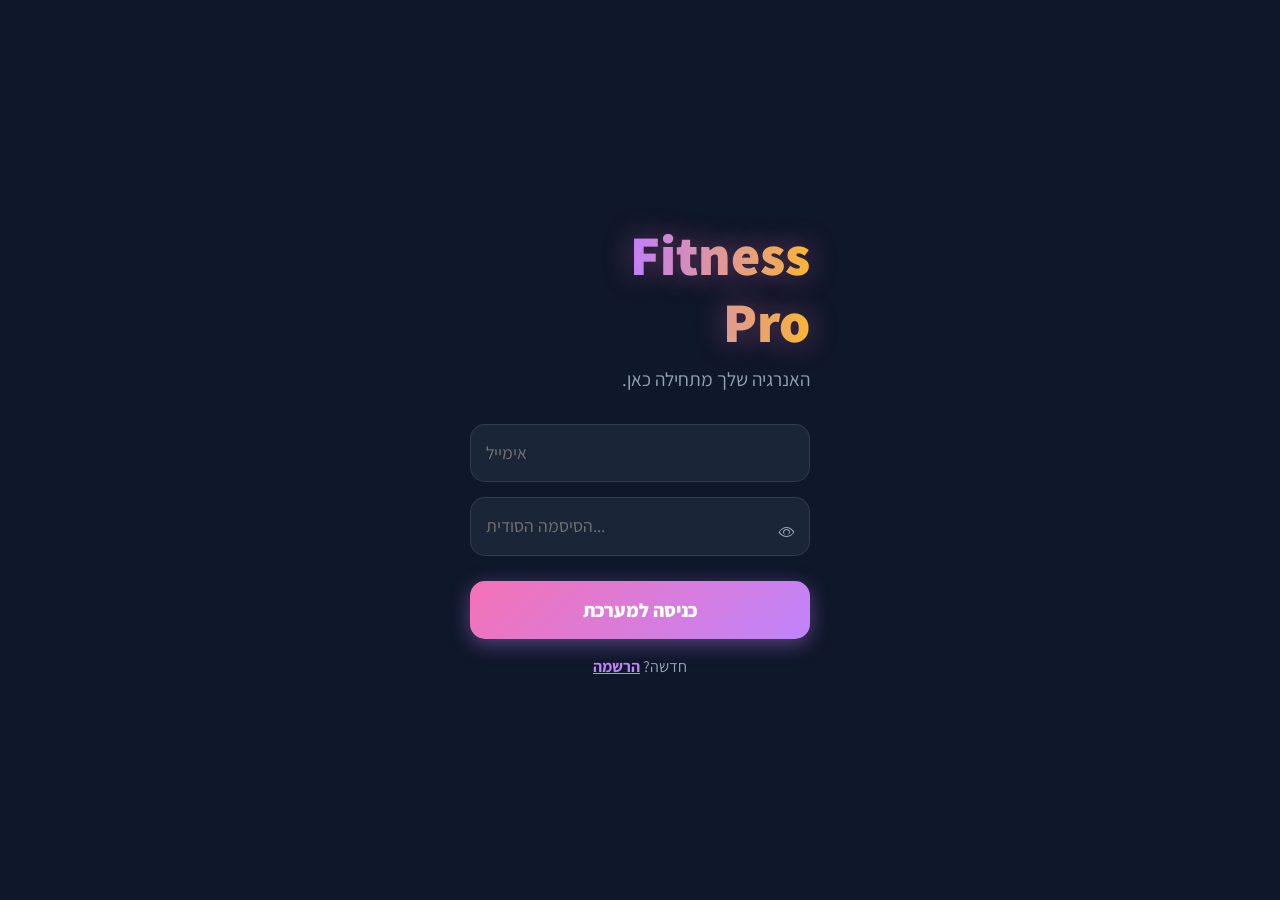
==== wwwroot/index.html @ 55411f5a "Update index.html" ====
<!DOCTYPE html>
<html dir="rtl" lang="he">
<head>
    <meta charset="UTF-8">
    <meta name="viewport" content="width=device-width, initial-scale=1.0, maximum-scale=1.0, user-scalable=no">
    <title>Fitness Pro</title>
    
    <link rel="icon" href="data:image/svg+xml,<svg xmlns=%22http://www.w3.org/2000/svg%22 viewBox=%220 0 100 100%22><text x=%2250%25%22 y=%2250%25%22 dominant-baseline=%22central%22 text-anchor=%22middle%22 font-size=%2280%22>🍏</text></svg>">
    
    <link href="https://cdn.jsdelivr.net/npm/bootstrap@5.3.0/dist/css/bootstrap.min.css" rel="stylesheet">
    <link rel="stylesheet" href="https://cdn.jsdelivr.net/npm/bootstrap-icons@1.10.5/font/bootstrap-icons.css">
    <link href="https://fonts.googleapis.com/css2?family=Assistant:wght@300;400;700;800&display=swap" rel="stylesheet">

    <style>
        :root {
            --bg-dark: #0f172a;
            --glass-bg: rgba(30, 41, 59, 0.85);
            --glass-border: rgba(255, 255, 255, 0.1);
            --color-1: #f472b6; 
            --color-2: #c084fc; 
            --color-3: #fbbf24; 
        }

        body {
            font-family: 'Assistant', sans-serif;
            background-color: var(--bg-dark);
            color: #f8fafc;
            margin: 0; min-height: 100vh;
            display: flex; flex-direction: column;
            overflow-x: hidden;
        }

        .glow-text {
            font-weight: 900;
            background: linear-gradient(to right, var(--color-1), var(--color-2), var(--color-3));
            -webkit-background-clip: text; background-clip: text; color: transparent;
            text-shadow: 0 0 30px rgba(244, 114, 182, 0.4);
            margin-bottom: 10px;
        }

        .auth-container {
            flex: 1; display: flex; flex-direction: column; justify-content: center;
            padding: 30px; max-width: 400px; margin: 0 auto; width: 100%;
        }
        
        .input-glass {
            background: var(--glass-bg); border: 1px solid var(--glass-border); color: white;
            border-radius: 15px; padding: 15px; font-size: 1.1rem; width: 100%;
            margin-bottom: 15px; backdrop-filter: blur(10px); transition: 0.3s;
        }
        .input-glass:focus { outline: none; border-color: var(--color-1); box-shadow: 0 0 15px rgba(244, 114, 182, 0.3); }

        .btn-glow {
            background: linear-gradient(135deg, var(--color-1), var(--color-2));
            color: white; font-weight: 800; padding: 15px; border-radius: 15px; border: none; width: 100%; font-size: 1.2rem;
            box-shadow: 0 5px 20px rgba(192, 132, 252, 0.4); margin-top: 10px; cursor: pointer; transition: 0.2s;
        }
        .btn-glow:hover { transform: scale(1.02); filter: brightness(1.1); }
        .btn-glow:disabled { opacity: 0.5; cursor: not-allowed; transform: none; }

        .password-wrapper { position: relative; width: 100%; }
        .password-wrapper input { 
            padding-right: 45px !important;
            padding-left: 15px !important; 
            direction: ltr; 
        }
        .password-toggle { 
            position: absolute; 
            right: 15px; 
            left: auto; 
            top: 50%; 
            transform: translateY(-55%); 
            color: #94a3b8; 
            cursor: pointer; 
            z-index: 10; 
        }

        .app-header {
            padding: 15px 20px; display: flex; justify-content: space-between; align-items: center;
            background: rgba(15, 23, 42, 0.8); backdrop-filter: blur(10px);
            position: sticky; top: 0; z-index: 10; border-bottom: 1px solid var(--glass-border);
        }
        .btn-logout { background: rgba(255,255,255,0.1); border: 1px solid rgba(255,255,255,0.2); color: white; border-radius: 50px; padding: 5px 15px; font-size: 0.9rem; }

        .progress-container {
            display: flex; flex-direction: column; align-items: center; justify-content: center;
            padding: 40px 0; position: relative;
        }
        .glow-bg {
            position: absolute; width: 220px; height: 220px; border-radius: 50%;
            background: radial-gradient(circle, rgba(192, 132, 252, 0.2) 0%, rgba(15,23,42,0) 70%);
            animation: pulse 4s infinite ease-in-out; z-index: 0;
        }
        @keyframes pulse { 0% { transform: scale(1); opacity: 0.5; } 50% { transform: scale(1.1); opacity: 0.8; } 100% { transform: scale(1); opacity: 0.5; } }
        
        .cal-number { 
            font-size: 4.5rem; font-weight: 900; line-height: 1; z-index: 1;
            background: linear-gradient(to bottom, #ffffff, #e2e8f0);
            -webkit-background-clip: text; background-clip: text; color: transparent;
        }
        .cal-label { color: var(--color-2); font-weight: bold; letter-spacing: 2px; margin-top: 5px; z-index: 1; text-transform: uppercase; font-size: 0.9rem; }

        .meals-grid { display: grid; grid-template-columns: 1fr 1fr; gap: 15px; padding: 0 20px 100px; }
        
        .meal-card {
            background: var(--glass-bg); border: 1px solid var(--glass-border);
            border-radius: 20px; padding: 20px; backdrop-filter: blur(10px);
            display: flex; flex-direction: column; align-items: center; text-align: center;
            transition: 0.2s; cursor: pointer;
        }
        .meal-card:active { transform: scale(0.95); background: rgba(255,255,255,0.1); }

        .card-icon { font-size: 2rem; margin-bottom: 10px; }
        .card-title { font-weight: 700; font-size: 1.1rem; margin-bottom: 5px; color: #e2e8f0; }
        .card-cal { font-size: 1.4rem; font-weight: 900; color: white; text-shadow: 0 0 10px rgba(255,255,255,0.3); }
        .card-sub { font-size: 0.85rem; color: #94a3b8; }

        .border-morning { border-top: 4px solid var(--color-3); }
        .border-noon { border-top: 4px solid var(--color-1); }
        .border-evening { border-top: 4px solid var(--color-2); }
        .border-snack { border-top: 4px solid #82ca9d; }

        .fab {
            position: fixed; bottom: 30px; left: 30px;
            width: 65px; height: 65px; border-radius: 50%;
            background: linear-gradient(135deg, var(--color-1), var(--color-2));
            color: white; display: flex; align-items: center; justify-content: center;
            font-size: 2rem; box-shadow: 0 0 25px rgba(192, 132, 252, 0.5); 
            cursor: pointer; z-index: 100; transition: 0.3s;
        }
        .fab:hover { transform: scale(1.1) rotate(90deg); }

        .modal-overlay {
            position: fixed; top: 0; left: 0; width: 100%; height: 100%;
            background: rgba(0,0,0,0.8); z-index: 200; display: none;
            align-items: center; justify-content: center; backdrop-filter: blur(8px);
        }
        .modal-box {
            background: #1e293b; width: 90%; max-width: 400px; padding: 25px;
            border-radius: 24px; box-shadow: 0 0 40px rgba(0,0,0,0.5); border: 1px solid var(--glass-border);
            animation: slideUp 0.3s ease;
        }
        @keyframes slideUp { from { transform: translateY(50px); opacity: 0; } to { transform: translateY(0); opacity: 1; } }

        .item-row {
            display: flex; justify-content: space-between; align-items: center;
            padding: 12px 0; border-bottom: 1px solid rgba(255,255,255,0.1);
        }

        .hidden { display: none !important; }
        
        .error-msg { 
            background: rgba(239, 68, 68, 0.2); 
            color: #fca5a5; 
            padding: 12px; 
            border-radius: 8px; 
            border: 1px solid #ef4444; 
            margin-bottom: 15px; 
            display: none;
            font-size: 0.95rem;
        }
        
        .success-msg { 
            background: rgba(34, 197, 94, 0.2); 
            color: #86efac; 
            padding: 12px; 
            border-radius: 8px; 
            border: 1px solid #22c55e; 
            margin-bottom: 15px; 
            display: none;
            font-size: 0.95rem;
        }
        
        .link-btn { color: var(--color-2); cursor: pointer; font-weight: 700; text-decoration: underline; }
        .close-btn { float: left; font-size: 1.5rem; cursor: pointer; color: #94a3b8; }
        
        .btn-confirm { background: #ef4444; color: white; border: none; padding: 10px 20px; border-radius: 12px; font-weight: bold; width: 45%; }
        .btn-cancel { background: rgba(255,255,255,0.1); color: white; border: none; padding: 10px 20px; border-radius: 12px; font-weight: bold; width: 45%; }
        
        .modal-label { 
            color: #e2e8f0; font-size: 0.95rem; margin-bottom: 5px; display: block; font-weight: 600;
        }

        .loading-spinner {
            border: 3px solid rgba(255,255,255,0.1);
            border-top: 3px solid var(--color-2);
            border-radius: 50%;
            width: 20px;
            height: 20px;
            animation: spin 1s linear infinite;
            display: inline-block;
            margin-right: 8px;
        }
        @keyframes spin { 0% { transform: rotate(0deg); } 100% { transform: rotate(360deg); } }
    </style>
</head>
<body>

<div id="loginScreen" class="auth-container">
    <h1 class="glow-text" style="font-size: 3.5rem; line-height: 1.2;">Fitness<br>Pro</h1>
    <p style="color: #94a3b8; font-size: 1.2rem; margin-bottom: 30px;">האנרגיה שלך מתחילה כאן.</p>
    <div id="loginError" class="error-msg"></div>
    <div id="loginSuccess" class="success-msg"></div>
    <input type="email" id="loginEmail" class="input-glass" placeholder="אימייל" dir="ltr">
    <div class="password-wrapper">
        <input type="password" id="loginPass" class="input-glass" placeholder="הסיסמה הסודית..." dir="ltr">
        <i class="bi bi-eye password-toggle" onclick="togglePass('loginPass', this)"></i>
    </div>
    <button onclick="login()" class="btn-glow" id="loginBtn">כניסה למערכת</button>
    <div class="text-center mt-3"><span style="color: #94a3b8;">חדשה?</span> <span onclick="showRegister()" class="link-btn">הרשמה</span></div>
</div>

<div id="registerScreen" class="auth-container hidden">
    <h1 class="glow-text">הצטרפי</h1>
    <p style="color: #94a3b8; margin-bottom: 30px;">התחילי את השינוי היום.</p>
    <div id="regError" class="error-msg"></div>
    <div id="regSuccess" class="success-msg"></div>
    <input type="email" id="regEmail" class="input-glass" placeholder="אימייל" dir="ltr">
    <div class="password-wrapper">
        <input type="password" id="regPass" class="input-glass" placeholder="סיסמה (8+ תווים)" dir="ltr">
        <i class="bi bi-eye password-toggle" onclick="togglePass('regPass', this)"></i>
    </div>
    <button onclick="register()" class="btn-glow" id="regBtn">יצירת חשבון</button>
    <div class="text-center mt-3"><span onclick="showLogin()" class="link-btn">חזרה לכניסה</span></div>
</div>

<div id="appScreen" class="hidden">
    <div class="app-header">
        <div class="glow-text" style="font-size: 1.5rem; margin:0; text-shadow:none;">My Tracker</div>
        <button onclick="logout()" class="btn-logout">יציאה</button>
    </div>

    <div class="progress-container">
        <div class="glow-bg"></div>
        <div class="cal-number" id="totalCalories">0</div>
        <div class="cal-label">קלוריות היום</div>
    </div>

    <div class="meals-grid" id="mealsGrid"></div>
    <div class="fab" onclick="openAddModal()"><i class="bi bi-plus-lg"></i></div>
</div>

<div class="modal-overlay" id="addModal">
    <div class="modal-box">
        <div class="d-flex justify-content-between align-items-center mb-3">
            <h4 class="m-0 fw-bold text-white">הוספת ארוחה</h4>
            <i class="bi bi-x-lg close-btn" onclick="closeModal('addModal')"></i>
        </div>
        <div id="addError" class="error-msg"></div>
        <label class="modal-label">איזו ארוחה זו?</label>
        <select id="mealType" class="input-glass mb-3" style="padding:10px;">
            <option value="morning" style="color:black">🥐 בוקר</option>
            <option value="noon" style="color:black">🍛 צהריים</option>
            <option value="evening" style="color:black">🥗 ערב</option>
            <option value="snack" style="color:black">🥨 נשנוש</option>
        </select>
        <label class="modal-label">מה אכלת?</label>
        <input type="text" id="foodName" class="input-glass mb-3" placeholder="למשל: יוגורט">
        <label class="modal-label">קלוריות</label>
        <input type="number" id="foodCal" class="input-glass mb-3" placeholder="0" min="1">
        
        <label class="modal-label">🕐 מתי אכלת?</label>
        <div style="display: flex; gap: 10px; margin-bottom: 15px;">
            <label style="flex: 1; cursor: pointer;">
                <input type="radio" name="timeOption" value="now" checked onchange="toggleTimeInput()"> 
                <span style="color: #e2e8f0; margin-right: 5px;">עכשיו</span>
            </label>
            <label style="flex: 1; cursor: pointer;">
                <input type="radio" name="timeOption" value="custom" onchange="toggleTimeInput()"> 
                <span style="color: #e2e8f0; margin-right: 5px;">שעה אחרת</span>
            </label>
        </div>
        <input type="time" id="customTime" class="input-glass mb-4" style="display: none;">
        
        <button onclick="addMeal()" class="btn-glow" id="addMealBtn">שמירה</button>
    </div>
</div>

<div class="modal-overlay" id="viewModal">
    <div class="modal-box">
        <div class="d-flex justify-content-between align-items-center mb-3">
            <h4 class="m-0 fw-bold text-white" id="viewTitle">ארוחת בוקר</h4>
            <i class="bi bi-x-lg close-btn" onclick="closeModal('viewModal')"></i>
        </div>
        <div id="itemsList" style="max-height: 300px; overflow-y: auto; color: white;"></div>
    </div>
</div>

<div class="modal-overlay" id="confirmModal">
    <div class="modal-box text-center">
        <i class="bi bi-trash3 text-danger" style="font-size: 3rem; margin-bottom: 10px;"></i>
        <h4 class="text-white fw-bold mb-2">למחוק את הארוחה?</h4>
        <p style="color: #94a3b8; margin-bottom: 20px;">הפעולה היא סופית ולא ניתנת לביטול.</p>
        <div class="d-flex justify-content-between">
            <button onclick="closeModal('confirmModal')" class="btn-cancel">ביטול</button>
            <button onclick="performDelete()" class="btn-confirm">מחיקה</button>
        </div>
    </div>
</div>

<script>
    const API_URL = '/api';
    let currentUser = null;
    let allMeals = []; 
    let itemToDeleteId = null;
    let lastKnownDate = new Date().toDateString();

    // פונקציות עזר להצגת הודעות
    function showError(elementId, message) {
        const el = document.getElementById(elementId);
        el.textContent = message;
        el.style.display = 'block';
        setTimeout(() => { el.style.display = 'none'; }, 5000);
    }

    function showSuccess(elementId, message) {
        const el = document.getElementById(elementId);
        el.textContent = message;
        el.style.display = 'block';
        setTimeout(() => { el.style.display = 'none'; }, 3000);
    }

    function hideMessages() {
        document.querySelectorAll('.error-msg, .success-msg').forEach(el => {
            el.style.display = 'none';
        });
    }

    // Validation פונקציות
    function isValidEmail(email) {
        const re = /^[^\s@]+@[^\s@]+\.[^\s@]+$/;
        return re.test(email);
    }

    function isValidPassword(password) {
        return password && password.length >= 8;
    }

    function togglePass(inputId, icon) {
        const input = document.getElementById(inputId);
        if (input.type === "password") {
            input.type = "text"; 
            icon.classList.remove("bi-eye"); 
            icon.classList.add("bi-eye-slash");
        } else {
            input.type = "password"; 
            icon.classList.remove("bi-eye-slash"); 
            icon.classList.add("bi-eye");
        }
    }

    // פונקציה חכמה לקביעת ארוחה ברירת מחדל לפי השעה
    function getDefaultMealType() {
        const hour = new Date().getHours();
        
        // 9:00-11:00 → בוקר
        if (hour >= 9 && hour < 11) return 'morning';
        
        // 15:00-17:00 (3-5 אחה"צ) → צהריים
        if (hour >= 15 && hour < 17) return 'noon';
        
        // 19:00-21:00 (7-9 ערב) → ערב
        if (hour >= 19 && hour < 21) return 'evening';
        
        // שאר הזמן → נשנוש
        return 'snack';
    }

    function init() {
        try {
            const savedUser = localStorage.getItem('dietUser');
            if (savedUser) { 
                currentUser = JSON.parse(savedUser); 
                document.getElementById('loginScreen').classList.add('hidden');
                document.getElementById('appScreen').classList.remove('hidden');
                loadData(); 
                
                // בדיקה כל דקה אם עבר יום (במקום 10 שניות)
                setInterval(() => {
                    if (new Date().toDateString() !== lastKnownDate) {
                        location.reload();
                    }
                }, 60000); // 1 דקה
            }
        } catch(e) {
            console.error('Error initializing:', e);
            localStorage.removeItem('dietUser');
        }
    }

    async function login() {
        hideMessages();
        const email = document.getElementById('loginEmail').value.trim();
        const pass = document.getElementById('loginPass').value;
        const btn = document.getElementById('loginBtn');
        
        // Validation
        if (!email || !pass) {
            showError('loginError', 'נא למלא את כל השדות');
            return;
        }
        
        if (!isValidEmail(email)) {
            showError('loginError', 'כתובת אימייל לא תקינה');
            return;
        }
        
        // Loading state
        btn.disabled = true;
        btn.innerHTML = '<span class="loading-spinner"></span>מתחבר...';
        
        try {
            const res = await fetch(`${API_URL}/auth/login`, {
                method: 'POST', 
                headers: {'Content-Type': 'application/json'},
                body: JSON.stringify({ email, password: pass })
            });
            
            if (res.ok) {
                const data = await res.json();
                currentUser = { id: data.userId, email: data.email };
                localStorage.setItem('dietUser', JSON.stringify(currentUser));
                showSuccess('loginSuccess', 'התחברת בהצלחה!');
                setTimeout(() => location.reload(), 1000);
            } else {
                const error = await res.json();
                showError('loginError', error.message || 'שגיאה בהתחברות. אנא בדקי את הפרטים.');
            }
        } catch (error) {
            console.error('Login error:', error);
            showError('loginError', 'שגיאת רשת. אנא נסי שוב.');
        } finally {
            btn.disabled = false;
            btn.innerHTML = 'כניסה למערכת';
        }
    }

    async function register() {
        hideMessages();
        const email = document.getElementById('regEmail').value.trim();
        const pass = document.getElementById('regPass').value;
        const btn = document.getElementById('regBtn');
        
        // Validation
        if (!email || !pass) {
            showError('regError', 'נא למלא את כל השדות');
            return;
        }
        
        if (!isValidEmail(email)) {
            showError('regError', 'כתובת אימייל לא תקינה');
            return;
        }
        
        if (!isValidPassword(pass)) {
            showError('regError', 'הסיסמה חייבת להכיל לפחות 8 תווים');
            return;
        }
        
        // Loading state
        btn.disabled = true;
        btn.innerHTML = '<span class="loading-spinner"></span>יוצר חשבון...';
        
        try {
            const res = await fetch(`${API_URL}/auth/register`, {
                method: 'POST', 
                headers: {'Content-Type': 'application/json'},
                body: JSON.stringify({ email, password: pass })
            });
            
            if (res.ok) {
                showSuccess('regSuccess', 'החשבון נוצר בהצלחה! מעביר להתחברות...');
                setTimeout(() => showLogin(), 2000);
            } else {
                const error = await res.json();
                showError('regError', error.message || 'שגיאה ביצירת חשבון. אולי המשתמש כבר קיים?');
            }
        } catch (error) {
            console.error('Register error:', error);
            showError('regError', 'שגיאת רשת. אנא נסי שוב.');
        } finally {
            btn.disabled = false;
            btn.innerHTML = 'יצירת חשבון';
        }
    }

    function showLogin() { 
        hideAll(); 
        hideMessages();
        document.getElementById('loginScreen').classList.remove('hidden'); 
    }
    
    function showRegister() { 
        hideAll(); 
        hideMessages();
        document.getElementById('registerScreen').classList.remove('hidden'); 
    }
    
    function hideAll() { 
        document.getElementById('loginScreen').classList.add('hidden'); 
        document.getElementById('registerScreen').classList.add('hidden'); 
        document.getElementById('appScreen').classList.add('hidden'); 
    }
    
    function logout() { 
        if (confirm('בטוחה שאת רוצה להתנתק?')) {
            localStorage.removeItem('dietUser'); 
            location.reload(); 
        }
    }
    
    function closeModal(id) { 
        document.getElementById(id).style.display = 'none'; 
        
        // ניקוי טופס אם סוגרים את מודל ההוספה
        if(id === 'addModal') {
            document.getElementById('foodName').value = '';
            document.getElementById('foodCal').value = '';
            hideMessages();
        }
    }
    
    function openAddModal() { 
        // קביעת ברירת מחדל חכמה לפי השעה
        document.getElementById('mealType').value = getDefaultMealType();
        
        // איפוס בחירת זמן
        document.querySelector('input[name="timeOption"][value="now"]').checked = true;
        document.getElementById('customTime').style.display = 'none';
        document.getElementById('customTime').value = '';
        
        document.getElementById('addModal').style.display = 'flex'; 
    }

    function toggleTimeInput() {
        const customTimeInput = document.getElementById('customTime');
        const isCustom = document.querySelector('input[name="timeOption"][value="custom"]').checked;
        
        if (isCustom) {
            customTimeInput.style.display = 'block';
            // הגדרת ברירת מחדל לשעה הנוכחית
            const now = new Date();
            const hours = String(now.getHours()).padStart(2, '0');
            const minutes = String(now.getMinutes()).padStart(2, '0');
            customTimeInput.value = `${hours}:${minutes}`;
        } else {
            customTimeInput.style.display = 'none';
        }
    }

    async function loadData() {
        if (!currentUser) return;
        
        try {
            const resMeals = await fetch(`${API_URL}/meals?userId=${currentUser.id}`);
            
            if (!resMeals.ok) {
                throw new Error('Failed to load meals');
            }
            
            allMeals = await resMeals.json();
            renderGrid();
        } catch (error) {
            console.error('Error loading data:', error);
            // אפשר להציג הודעת שגיאה למשתמש כאן
        }
    }

    function renderGrid() {
        const todayStr = new Date().toDateString();
        const todaysMeals = allMeals.filter(m => new Date(m.date).toDateString() === todayStr);
        document.getElementById('totalCalories').innerText = todaysMeals.reduce((sum, m) => sum + m.calories, 0);

        const categories = {
            morning: { title: 'בוקר', icon: '🥐', cal: 0, items: [], css: 'border-morning' },
            noon:    { title: 'צהריים', icon: '🍛', cal: 0, items: [], css: 'border-noon' },
            evening: { title: 'ערב', icon: '🥗', cal: 0, items: [], css: 'border-evening' },
            snack:   { title: 'נשנוש', icon: '🥨', cal: 0, items: [], css: 'border-snack' }
        };

        todaysMeals.forEach(m => {
            // שימוש ב-mealType שנשמר במסד הנתונים
            let key = m.mealType || 'snack'; // ברירת מחדל: נשנוש אם אין mealType
            
            if(categories[key]) {
                categories[key].cal += m.calories;
                categories[key].items.push(m);
            }
        });

        const grid = document.getElementById('mealsGrid');
        grid.innerHTML = '';
        for (const key in categories) {
            const cat = categories[key];
            grid.innerHTML += `
                <div class="meal-card ${cat.css}" onclick="showCategoryDetails('${key}')">
                    <div class="card-icon">${cat.icon}</div>
                    <div class="card-title">${cat.title}</div>
                    <div class="card-cal">${cat.cal}</div>
                    <div class="card-sub">${cat.items.length} פריטים</div>
                </div>`;
        }
    }

    function showCategoryDetails(key) {
        const titles = { 
            morning: 'ארוחת בוקר', 
            noon: 'ארוחת צהריים', 
            evening: 'ארוחת ערב', 
            snack: 'נשנושים' 
        };
        
        document.getElementById('viewTitle').innerText = titles[key];
        const todayStr = new Date().toDateString();
        
        // סינון לפי mealType במקום לפי שעה
        const items = allMeals.filter(m => {
            if (new Date(m.date).toDateString() !== todayStr) return false;
            return (m.mealType || 'snack') === key;
        });

        const list = document.getElementById('itemsList');
        
        if (items.length === 0) {
            list.innerHTML = '<p style="text-align:center; color:#94a3b8; padding:20px;">אין פריטים עדיין</p>';
        } else {
            list.innerHTML = '';
            items.forEach(m => {
                const time = new Date(m.date).toLocaleTimeString('he-IL', {hour:'2-digit', minute:'2-digit'});
                list.innerHTML += `
                    <div class="item-row">
                        <div><b>${m.name}</b><br><small style="color:#94a3b8">${time}</small></div>
                        <div class="d-flex align-items-center gap-2">
                            <span style="font-weight:700">${m.calories}</span>
                            <i class="bi bi-trash text-danger" style="cursor:pointer" onclick="confirmDelete(${m.id})"></i>
                        </div>
                    </div>`;
            });
        }
        
        document.getElementById('viewModal').style.display = 'flex';
    }

   async function addMeal() {
        const name = document.getElementById('foodName').value;
        const calories = parseInt(document.getElementById('foodCal').value);
        const type = document.getElementById('mealType').value;
        const btn = document.getElementById('addMealBtn'); // השם הנכון של הכפתור

        if (!name || !calories) {
            const errorDiv = document.getElementById('addError');
            if(errorDiv) {
                errorDiv.innerText = 'מלאי את כל השדות';
                errorDiv.style.display = 'block';
            }
            return;
        }

        if (btn) {
            btn.disabled = true; 
            btn.innerHTML = '<span class="loading-spinner"></span> שומר...';
        }

        let date = new Date(); // לוקח את הזמן של עכשיו (15:02)
        
        // בדיקת שעה מותאמת אישית
        const customTimeInput = document.getElementById('customTime');
        if (customTimeInput && customTimeInput.style.display !== 'none' && customTimeInput.value) {
            const [h, m] = customTimeInput.value.split(':');
            date.setHours(h, m, 0, 0);
        }

        // --- התיקון: בלי חישובים מתמטיים ---
        // פשוט שולחים את התאריך כמו שהוא בפורמט בינלאומי.
        // המחשב ישלח "13:02" (זמן עולמי), וכשהאפליקציה תציג את זה,
        // היא תהפוך את זה חזרה אוטומטית ל-"15:02" (זמן ישראל).
        const dateStr = date.toISOString(); 

        const mealData = { 
            name, 
            calories, 
            userId: currentUser.id, 
            date: dateStr, 
            mealType: type 
        };

        try {
            const res = await fetch(`${API_URL}/meals`, {
                method: 'POST', headers: {'Content-Type': 'application/json'},
                body: JSON.stringify(mealData)
            });
            
            if (res.ok) { 
                closeModal('addModal'); 
                loadData(); 
            } else {
                console.error('Save failed');
            }
        } catch(e) {
            console.error(e);
        } finally { 
            if (btn) {
                btn.disabled = false; 
                btn.innerHTML = 'שמירה';
            }
        }
    }

    function confirmDelete(id) { 
        itemToDeleteId = id; 
        document.getElementById('confirmModal').style.display = 'flex'; 
    }
    
    async function performDelete() {
        if(!itemToDeleteId) return;
        
        try {
            const res = await fetch(`${API_URL}/meals/${itemToDeleteId}`, { 
                method: 'DELETE' 
            });
            
            if (res.ok) {
                closeModal('confirmModal'); 
                closeModal('viewModal');
                await loadData(); // רענון הנתונים
            } else {
                console.error('Failed to delete meal');
            }
        } catch (error) {
            console.error('Error deleting meal:', error);
        }
    }
    
    window.showRegister = showRegister; 
    window.showLogin = showLogin;
    window.toggleTimeInput = toggleTimeInput;
    init();
</script>
</body>
</html>
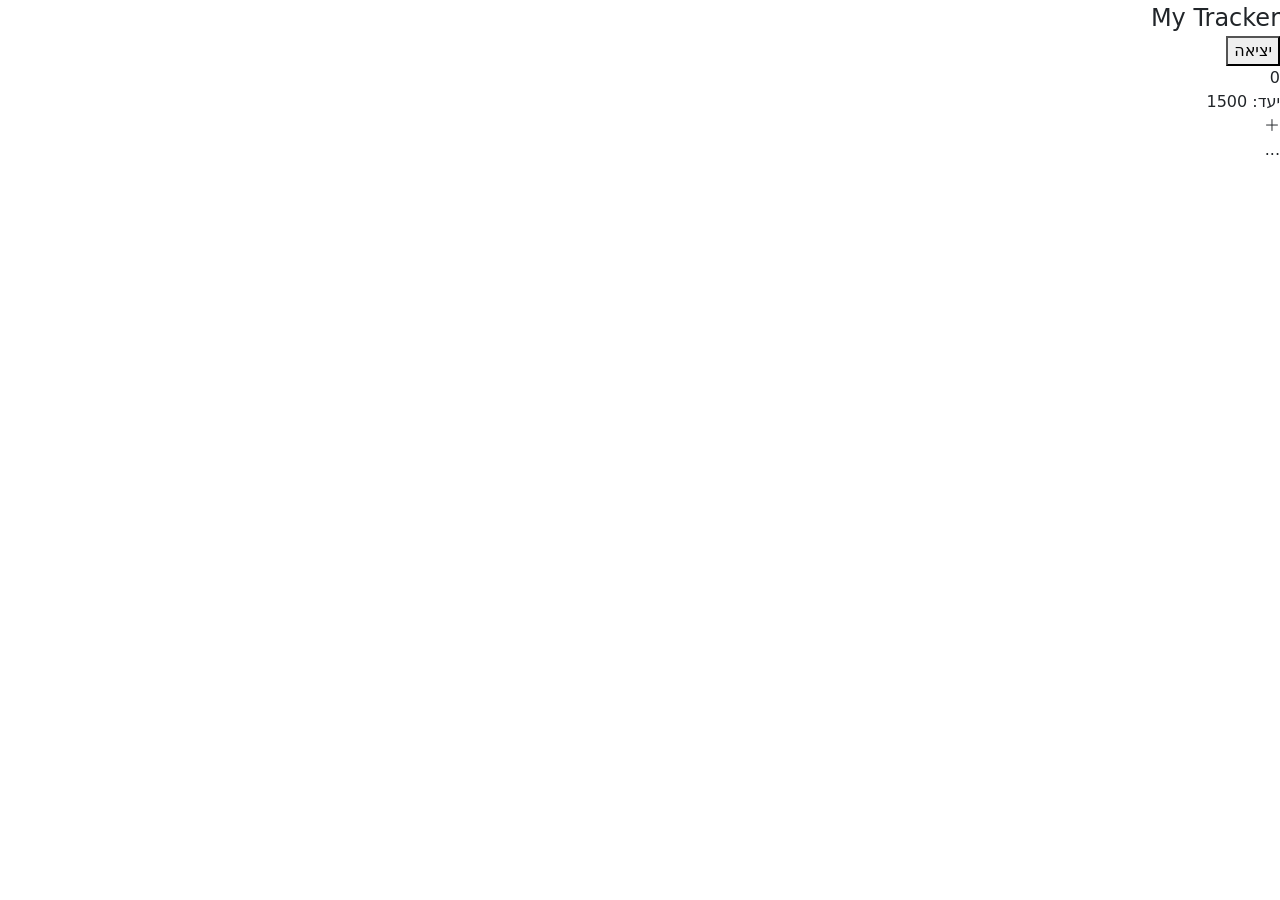
==== commit 035fcb72: "Update index.html" ====
--- a/wwwroot/index.html
+++ b/wwwroot/index.html
@@ -3,738 +3,31 @@
 <head>
     <meta charset="UTF-8">
     <meta name="viewport" content="width=device-width, initial-scale=1.0, maximum-scale=1.0, user-scalable=no">
-    <title>Fitness Pro</title>
-    
-    <link rel="icon" href="data:image/svg+xml,<svg xmlns=%22http://www.w3.org/2000/svg%22 viewBox=%220 0 100 100%22><text x=%2250%25%22 y=%2250%25%22 dominant-baseline=%22central%22 text-anchor=%22middle%22 font-size=%2280%22>🍏</text></svg>">
-    
+    <title>Fitness Pro - היומן שלי</title>
     <link href="https://cdn.jsdelivr.net/npm/bootstrap@5.3.0/dist/css/bootstrap.min.css" rel="stylesheet">
     <link rel="stylesheet" href="https://cdn.jsdelivr.net/npm/bootstrap-icons@1.10.5/font/bootstrap-icons.css">
     <link href="https://fonts.googleapis.com/css2?family=Assistant:wght@300;400;700;800&display=swap" rel="stylesheet">
-
-    <style>
-        :root {
-            --bg-dark: #0f172a;
-            --glass-bg: rgba(30, 41, 59, 0.85);
-            --glass-border: rgba(255, 255, 255, 0.1);
-            --color-1: #f472b6; 
-            --color-2: #c084fc; 
-            --color-3: #fbbf24; 
-        }
-
-        body {
-            font-family: 'Assistant', sans-serif;
-            background-color: var(--bg-dark);
-            color: #f8fafc;
-            margin: 0; min-height: 100vh;
-            display: flex; flex-direction: column;
-            overflow-x: hidden;
-        }
-
-        .glow-text {
-            font-weight: 900;
-            background: linear-gradient(to right, var(--color-1), var(--color-2), var(--color-3));
-            -webkit-background-clip: text; background-clip: text; color: transparent;
-            text-shadow: 0 0 30px rgba(244, 114, 182, 0.4);
-            margin-bottom: 10px;
-        }
-
-        .auth-container {
-            flex: 1; display: flex; flex-direction: column; justify-content: center;
-            padding: 30px; max-width: 400px; margin: 0 auto; width: 100%;
-        }
-        
-        .input-glass {
-            background: var(--glass-bg); border: 1px solid var(--glass-border); color: white;
-            border-radius: 15px; padding: 15px; font-size: 1.1rem; width: 100%;
-            margin-bottom: 15px; backdrop-filter: blur(10px); transition: 0.3s;
-        }
-        .input-glass:focus { outline: none; border-color: var(--color-1); box-shadow: 0 0 15px rgba(244, 114, 182, 0.3); }
-
-        .btn-glow {
-            background: linear-gradient(135deg, var(--color-1), var(--color-2));
-            color: white; font-weight: 800; padding: 15px; border-radius: 15px; border: none; width: 100%; font-size: 1.2rem;
-            box-shadow: 0 5px 20px rgba(192, 132, 252, 0.4); margin-top: 10px; cursor: pointer; transition: 0.2s;
-        }
-        .btn-glow:hover { transform: scale(1.02); filter: brightness(1.1); }
-        .btn-glow:disabled { opacity: 0.5; cursor: not-allowed; transform: none; }
-
-        .password-wrapper { position: relative; width: 100%; }
-        .password-wrapper input { 
-            padding-right: 45px !important;
-            padding-left: 15px !important; 
-            direction: ltr; 
-        }
-        .password-toggle { 
-            position: absolute; 
-            right: 15px; 
-            left: auto; 
-            top: 50%; 
-            transform: translateY(-55%); 
-            color: #94a3b8; 
-            cursor: pointer; 
-            z-index: 10; 
-        }
-
-        .app-header {
-            padding: 15px 20px; display: flex; justify-content: space-between; align-items: center;
-            background: rgba(15, 23, 42, 0.8); backdrop-filter: blur(10px);
-            position: sticky; top: 0; z-index: 10; border-bottom: 1px solid var(--glass-border);
-        }
-        .btn-logout { background: rgba(255,255,255,0.1); border: 1px solid rgba(255,255,255,0.2); color: white; border-radius: 50px; padding: 5px 15px; font-size: 0.9rem; }
-
-        .progress-container {
-            display: flex; flex-direction: column; align-items: center; justify-content: center;
-            padding: 40px 0; position: relative;
-        }
-        .glow-bg {
-            position: absolute; width: 220px; height: 220px; border-radius: 50%;
-            background: radial-gradient(circle, rgba(192, 132, 252, 0.2) 0%, rgba(15,23,42,0) 70%);
-            animation: pulse 4s infinite ease-in-out; z-index: 0;
-        }
-        @keyframes pulse { 0% { transform: scale(1); opacity: 0.5; } 50% { transform: scale(1.1); opacity: 0.8; } 100% { transform: scale(1); opacity: 0.5; } }
-        
-        .cal-number { 
-            font-size: 4.5rem; font-weight: 900; line-height: 1; z-index: 1;
-            background: linear-gradient(to bottom, #ffffff, #e2e8f0);
-            -webkit-background-clip: text; background-clip: text; color: transparent;
-        }
-        .cal-label { color: var(--color-2); font-weight: bold; letter-spacing: 2px; margin-top: 5px; z-index: 1; text-transform: uppercase; font-size: 0.9rem; }
-
-        .meals-grid { display: grid; grid-template-columns: 1fr 1fr; gap: 15px; padding: 0 20px 100px; }
-        
-        .meal-card {
-            background: var(--glass-bg); border: 1px solid var(--glass-border);
-            border-radius: 20px; padding: 20px; backdrop-filter: blur(10px);
-            display: flex; flex-direction: column; align-items: center; text-align: center;
-            transition: 0.2s; cursor: pointer;
-        }
-        .meal-card:active { transform: scale(0.95); background: rgba(255,255,255,0.1); }
-
-        .card-icon { font-size: 2rem; margin-bottom: 10px; }
-        .card-title { font-weight: 700; font-size: 1.1rem; margin-bottom: 5px; color: #e2e8f0; }
-        .card-cal { font-size: 1.4rem; font-weight: 900; color: white; text-shadow: 0 0 10px rgba(255,255,255,0.3); }
-        .card-sub { font-size: 0.85rem; color: #94a3b8; }
-
-        .border-morning { border-top: 4px solid var(--color-3); }
-        .border-noon { border-top: 4px solid var(--color-1); }
-        .border-evening { border-top: 4px solid var(--color-2); }
-        .border-snack { border-top: 4px solid #82ca9d; }
-
-        .fab {
-            position: fixed; bottom: 30px; left: 30px;
-            width: 65px; height: 65px; border-radius: 50%;
-            background: linear-gradient(135deg, var(--color-1), var(--color-2));
-            color: white; display: flex; align-items: center; justify-content: center;
-            font-size: 2rem; box-shadow: 0 0 25px rgba(192, 132, 252, 0.5); 
-            cursor: pointer; z-index: 100; transition: 0.3s;
-        }
-        .fab:hover { transform: scale(1.1) rotate(90deg); }
-
-        .modal-overlay {
-            position: fixed; top: 0; left: 0; width: 100%; height: 100%;
-            background: rgba(0,0,0,0.8); z-index: 200; display: none;
-            align-items: center; justify-content: center; backdrop-filter: blur(8px);
-        }
-        .modal-box {
-            background: #1e293b; width: 90%; max-width: 400px; padding: 25px;
-            border-radius: 24px; box-shadow: 0 0 40px rgba(0,0,0,0.5); border: 1px solid var(--glass-border);
-            animation: slideUp 0.3s ease;
-        }
-        @keyframes slideUp { from { transform: translateY(50px); opacity: 0; } to { transform: translateY(0); opacity: 1; } }
-
-        .item-row {
-            display: flex; justify-content: space-between; align-items: center;
-            padding: 12px 0; border-bottom: 1px solid rgba(255,255,255,0.1);
-        }
-
-        .hidden { display: none !important; }
-        
-        .error-msg { 
-            background: rgba(239, 68, 68, 0.2); 
-            color: #fca5a5; 
-            padding: 12px; 
-            border-radius: 8px; 
-            border: 1px solid #ef4444; 
-            margin-bottom: 15px; 
-            display: none;
-            font-size: 0.95rem;
-        }
-        
-        .success-msg { 
-            background: rgba(34, 197, 94, 0.2); 
-            color: #86efac; 
-            padding: 12px; 
-            border-radius: 8px; 
-            border: 1px solid #22c55e; 
-            margin-bottom: 15px; 
-            display: none;
-            font-size: 0.95rem;
-        }
-        
-        .link-btn { color: var(--color-2); cursor: pointer; font-weight: 700; text-decoration: underline; }
-        .close-btn { float: left; font-size: 1.5rem; cursor: pointer; color: #94a3b8; }
-        
-        .btn-confirm { background: #ef4444; color: white; border: none; padding: 10px 20px; border-radius: 12px; font-weight: bold; width: 45%; }
-        .btn-cancel { background: rgba(255,255,255,0.1); color: white; border: none; padding: 10px 20px; border-radius: 12px; font-weight: bold; width: 45%; }
-        
-        .modal-label { 
-            color: #e2e8f0; font-size: 0.95rem; margin-bottom: 5px; display: block; font-weight: 600;
-        }
-
-        .loading-spinner {
-            border: 3px solid rgba(255,255,255,0.1);
-            border-top: 3px solid var(--color-2);
-            border-radius: 50%;
-            width: 20px;
-            height: 20px;
-            animation: spin 1s linear infinite;
-            display: inline-block;
-            margin-right: 8px;
-        }
-        @keyframes spin { 0% { transform: rotate(0deg); } 100% { transform: rotate(360deg); } }
-    </style>
+    <link rel="stylesheet" href="css/style.css">
 </head>
 <body>
 
-<div id="loginScreen" class="auth-container">
-    <h1 class="glow-text" style="font-size: 3.5rem; line-height: 1.2;">Fitness<br>Pro</h1>
-    <p style="color: #94a3b8; font-size: 1.2rem; margin-bottom: 30px;">האנרגיה שלך מתחילה כאן.</p>
-    <div id="loginError" class="error-msg"></div>
-    <div id="loginSuccess" class="success-msg"></div>
-    <input type="email" id="loginEmail" class="input-glass" placeholder="אימייל" dir="ltr">
-    <div class="password-wrapper">
-        <input type="password" id="loginPass" class="input-glass" placeholder="הסיסמה הסודית..." dir="ltr">
-        <i class="bi bi-eye password-toggle" onclick="togglePass('loginPass', this)"></i>
-    </div>
-    <button onclick="login()" class="btn-glow" id="loginBtn">כניסה למערכת</button>
-    <div class="text-center mt-3"><span style="color: #94a3b8;">חדשה?</span> <span onclick="showRegister()" class="link-btn">הרשמה</span></div>
-</div>
-
-<div id="registerScreen" class="auth-container hidden">
-    <h1 class="glow-text">הצטרפי</h1>
-    <p style="color: #94a3b8; margin-bottom: 30px;">התחילי את השינוי היום.</p>
-    <div id="regError" class="error-msg"></div>
-    <div id="regSuccess" class="success-msg"></div>
-    <input type="email" id="regEmail" class="input-glass" placeholder="אימייל" dir="ltr">
-    <div class="password-wrapper">
-        <input type="password" id="regPass" class="input-glass" placeholder="סיסמה (8+ תווים)" dir="ltr">
-        <i class="bi bi-eye password-toggle" onclick="togglePass('regPass', this)"></i>
-    </div>
-    <button onclick="register()" class="btn-glow" id="regBtn">יצירת חשבון</button>
-    <div class="text-center mt-3"><span onclick="showLogin()" class="link-btn">חזרה לכניסה</span></div>
-</div>
-
-<div id="appScreen" class="hidden">
     <div class="app-header">
-        <div class="glow-text" style="font-size: 1.5rem; margin:0; text-shadow:none;">My Tracker</div>
+        <div class="glow-text" style="font-size: 1.5rem; margin:0;">My Tracker</div>
         <button onclick="logout()" class="btn-logout">יציאה</button>
     </div>
 
     <div class="progress-container">
         <div class="glow-bg"></div>
         <div class="cal-number" id="totalCalories">0</div>
-        <div class="cal-label">קלוריות היום</div>
+        <div class="goal-text" onclick="setDailyGoal()">יעד: <span id="goalNumber">1500</span></div>
+        <div class="progress-bar-container">
+            <div class="progress-bar-fill" id="progressBar"></div>
+        </div>
     </div>
 
     <div class="meals-grid" id="mealsGrid"></div>
     <div class="fab" onclick="openAddModal()"><i class="bi bi-plus-lg"></i></div>
-</div>
 
-<div class="modal-overlay" id="addModal">
-    <div class="modal-box">
-        <div class="d-flex justify-content-between align-items-center mb-3">
-            <h4 class="m-0 fw-bold text-white">הוספת ארוחה</h4>
-            <i class="bi bi-x-lg close-btn" onclick="closeModal('addModal')"></i>
-        </div>
-        <div id="addError" class="error-msg"></div>
-        <label class="modal-label">איזו ארוחה זו?</label>
-        <select id="mealType" class="input-glass mb-3" style="padding:10px;">
-            <option value="morning" style="color:black">🥐 בוקר</option>
-            <option value="noon" style="color:black">🍛 צהריים</option>
-            <option value="evening" style="color:black">🥗 ערב</option>
-            <option value="snack" style="color:black">🥨 נשנוש</option>
-        </select>
-        <label class="modal-label">מה אכלת?</label>
-        <input type="text" id="foodName" class="input-glass mb-3" placeholder="למשל: יוגורט">
-        <label class="modal-label">קלוריות</label>
-        <input type="number" id="foodCal" class="input-glass mb-3" placeholder="0" min="1">
-        
-        <label class="modal-label">🕐 מתי אכלת?</label>
-        <div style="display: flex; gap: 10px; margin-bottom: 15px;">
-            <label style="flex: 1; cursor: pointer;">
-                <input type="radio" name="timeOption" value="now" checked onchange="toggleTimeInput()"> 
-                <span style="color: #e2e8f0; margin-right: 5px;">עכשיו</span>
-            </label>
-            <label style="flex: 1; cursor: pointer;">
-                <input type="radio" name="timeOption" value="custom" onchange="toggleTimeInput()"> 
-                <span style="color: #e2e8f0; margin-right: 5px;">שעה אחרת</span>
-            </label>
-        </div>
-        <input type="time" id="customTime" class="input-glass mb-4" style="display: none;">
-        
-        <button onclick="addMeal()" class="btn-glow" id="addMealBtn">שמירה</button>
-    </div>
-</div>
-
-<div class="modal-overlay" id="viewModal">
-    <div class="modal-box">
-        <div class="d-flex justify-content-between align-items-center mb-3">
-            <h4 class="m-0 fw-bold text-white" id="viewTitle">ארוחת בוקר</h4>
-            <i class="bi bi-x-lg close-btn" onclick="closeModal('viewModal')"></i>
-        </div>
-        <div id="itemsList" style="max-height: 300px; overflow-y: auto; color: white;"></div>
-    </div>
-</div>
-
-<div class="modal-overlay" id="confirmModal">
-    <div class="modal-box text-center">
-        <i class="bi bi-trash3 text-danger" style="font-size: 3rem; margin-bottom: 10px;"></i>
-        <h4 class="text-white fw-bold mb-2">למחוק את הארוחה?</h4>
-        <p style="color: #94a3b8; margin-bottom: 20px;">הפעולה היא סופית ולא ניתנת לביטול.</p>
-        <div class="d-flex justify-content-between">
-            <button onclick="closeModal('confirmModal')" class="btn-cancel">ביטול</button>
-            <button onclick="performDelete()" class="btn-confirm">מחיקה</button>
-        </div>
-    </div>
-</div>
-
-<script>
-    const API_URL = '/api';
-    let currentUser = null;
-    let allMeals = []; 
-    let itemToDeleteId = null;
-    let lastKnownDate = new Date().toDateString();
-
-    // פונקציות עזר להצגת הודעות
-    function showError(elementId, message) {
-        const el = document.getElementById(elementId);
-        el.textContent = message;
-        el.style.display = 'block';
-        setTimeout(() => { el.style.display = 'none'; }, 5000);
-    }
-
-    function showSuccess(elementId, message) {
-        const el = document.getElementById(elementId);
-        el.textContent = message;
-        el.style.display = 'block';
-        setTimeout(() => { el.style.display = 'none'; }, 3000);
-    }
-
-    function hideMessages() {
-        document.querySelectorAll('.error-msg, .success-msg').forEach(el => {
-            el.style.display = 'none';
-        });
-    }
-
-    // Validation פונקציות
-    function isValidEmail(email) {
-        const re = /^[^\s@]+@[^\s@]+\.[^\s@]+$/;
-        return re.test(email);
-    }
-
-    function isValidPassword(password) {
-        return password && password.length >= 8;
-    }
-
-    function togglePass(inputId, icon) {
-        const input = document.getElementById(inputId);
-        if (input.type === "password") {
-            input.type = "text"; 
-            icon.classList.remove("bi-eye"); 
-            icon.classList.add("bi-eye-slash");
-        } else {
-            input.type = "password"; 
-            icon.classList.remove("bi-eye-slash"); 
-            icon.classList.add("bi-eye");
-        }
-    }
-
-    // פונקציה חכמה לקביעת ארוחה ברירת מחדל לפי השעה
-    function getDefaultMealType() {
-        const hour = new Date().getHours();
-        
-        // 9:00-11:00 → בוקר
-        if (hour >= 9 && hour < 11) return 'morning';
-        
-        // 15:00-17:00 (3-5 אחה"צ) → צהריים
-        if (hour >= 15 && hour < 17) return 'noon';
-        
-        // 19:00-21:00 (7-9 ערב) → ערב
-        if (hour >= 19 && hour < 21) return 'evening';
-        
-        // שאר הזמן → נשנוש
-        return 'snack';
-    }
-
-    function init() {
-        try {
-            const savedUser = localStorage.getItem('dietUser');
-            if (savedUser) { 
-                currentUser = JSON.parse(savedUser); 
-                document.getElementById('loginScreen').classList.add('hidden');
-                document.getElementById('appScreen').classList.remove('hidden');
-                loadData(); 
-                
-                // בדיקה כל דקה אם עבר יום (במקום 10 שניות)
-                setInterval(() => {
-                    if (new Date().toDateString() !== lastKnownDate) {
-                        location.reload();
-                    }
-                }, 60000); // 1 דקה
-            }
-        } catch(e) {
-            console.error('Error initializing:', e);
-            localStorage.removeItem('dietUser');
-        }
-    }
-
-    async function login() {
-        hideMessages();
-        const email = document.getElementById('loginEmail').value.trim();
-        const pass = document.getElementById('loginPass').value;
-        const btn = document.getElementById('loginBtn');
-        
-        // Validation
-        if (!email || !pass) {
-            showError('loginError', 'נא למלא את כל השדות');
-            return;
-        }
-        
-        if (!isValidEmail(email)) {
-            showError('loginError', 'כתובת אימייל לא תקינה');
-            return;
-        }
-        
-        // Loading state
-        btn.disabled = true;
-        btn.innerHTML = '<span class="loading-spinner"></span>מתחבר...';
-        
-        try {
-            const res = await fetch(`${API_URL}/auth/login`, {
-                method: 'POST', 
-                headers: {'Content-Type': 'application/json'},
-                body: JSON.stringify({ email, password: pass })
-            });
-            
-            if (res.ok) {
-                const data = await res.json();
-                currentUser = { id: data.userId, email: data.email };
-                localStorage.setItem('dietUser', JSON.stringify(currentUser));
-                showSuccess('loginSuccess', 'התחברת בהצלחה!');
-                setTimeout(() => location.reload(), 1000);
-            } else {
-                const error = await res.json();
-                showError('loginError', error.message || 'שגיאה בהתחברות. אנא בדקי את הפרטים.');
-            }
-        } catch (error) {
-            console.error('Login error:', error);
-            showError('loginError', 'שגיאת רשת. אנא נסי שוב.');
-        } finally {
-            btn.disabled = false;
-            btn.innerHTML = 'כניסה למערכת';
-        }
-    }
-
-    async function register() {
-        hideMessages();
-        const email = document.getElementById('regEmail').value.trim();
-        const pass = document.getElementById('regPass').value;
-        const btn = document.getElementById('regBtn');
-        
-        // Validation
-        if (!email || !pass) {
-            showError('regError', 'נא למלא את כל השדות');
-            return;
-        }
-        
-        if (!isValidEmail(email)) {
-            showError('regError', 'כתובת אימייל לא תקינה');
-            return;
-        }
-        
-        if (!isValidPassword(pass)) {
-            showError('regError', 'הסיסמה חייבת להכיל לפחות 8 תווים');
-            return;
-        }
-        
-        // Loading state
-        btn.disabled = true;
-        btn.innerHTML = '<span class="loading-spinner"></span>יוצר חשבון...';
-        
-        try {
-            const res = await fetch(`${API_URL}/auth/register`, {
-                method: 'POST', 
-                headers: {'Content-Type': 'application/json'},
-                body: JSON.stringify({ email, password: pass })
-            });
-            
-            if (res.ok) {
-                showSuccess('regSuccess', 'החשבון נוצר בהצלחה! מעביר להתחברות...');
-                setTimeout(() => showLogin(), 2000);
-            } else {
-                const error = await res.json();
-                showError('regError', error.message || 'שגיאה ביצירת חשבון. אולי המשתמש כבר קיים?');
-            }
-        } catch (error) {
-            console.error('Register error:', error);
-            showError('regError', 'שגיאת רשת. אנא נסי שוב.');
-        } finally {
-            btn.disabled = false;
-            btn.innerHTML = 'יצירת חשבון';
-        }
-    }
-
-    function showLogin() { 
-        hideAll(); 
-        hideMessages();
-        document.getElementById('loginScreen').classList.remove('hidden'); 
-    }
-    
-    function showRegister() { 
-        hideAll(); 
-        hideMessages();
-        document.getElementById('registerScreen').classList.remove('hidden'); 
-    }
-    
-    function hideAll() { 
-        document.getElementById('loginScreen').classList.add('hidden'); 
-        document.getElementById('registerScreen').classList.add('hidden'); 
-        document.getElementById('appScreen').classList.add('hidden'); 
-    }
-    
-    function logout() { 
-        if (confirm('בטוחה שאת רוצה להתנתק?')) {
-            localStorage.removeItem('dietUser'); 
-            location.reload(); 
-        }
-    }
-    
-    function closeModal(id) { 
-        document.getElementById(id).style.display = 'none'; 
-        
-        // ניקוי טופס אם סוגרים את מודל ההוספה
-        if(id === 'addModal') {
-            document.getElementById('foodName').value = '';
-            document.getElementById('foodCal').value = '';
-            hideMessages();
-        }
-    }
-    
-    function openAddModal() { 
-        // קביעת ברירת מחדל חכמה לפי השעה
-        document.getElementById('mealType').value = getDefaultMealType();
-        
-        // איפוס בחירת זמן
-        document.querySelector('input[name="timeOption"][value="now"]').checked = true;
-        document.getElementById('customTime').style.display = 'none';
-        document.getElementById('customTime').value = '';
-        
-        document.getElementById('addModal').style.display = 'flex'; 
-    }
-
-    function toggleTimeInput() {
-        const customTimeInput = document.getElementById('customTime');
-        const isCustom = document.querySelector('input[name="timeOption"][value="custom"]').checked;
-        
-        if (isCustom) {
-            customTimeInput.style.display = 'block';
-            // הגדרת ברירת מחדל לשעה הנוכחית
-            const now = new Date();
-            const hours = String(now.getHours()).padStart(2, '0');
-            const minutes = String(now.getMinutes()).padStart(2, '0');
-            customTimeInput.value = `${hours}:${minutes}`;
-        } else {
-            customTimeInput.style.display = 'none';
-        }
-    }
-
-    async function loadData() {
-        if (!currentUser) return;
-        
-        try {
-            const resMeals = await fetch(`${API_URL}/meals?userId=${currentUser.id}`);
-            
-            if (!resMeals.ok) {
-                throw new Error('Failed to load meals');
-            }
-            
-            allMeals = await resMeals.json();
-            renderGrid();
-        } catch (error) {
-            console.error('Error loading data:', error);
-            // אפשר להציג הודעת שגיאה למשתמש כאן
-        }
-    }
-
-    function renderGrid() {
-        const todayStr = new Date().toDateString();
-        const todaysMeals = allMeals.filter(m => new Date(m.date).toDateString() === todayStr);
-        document.getElementById('totalCalories').innerText = todaysMeals.reduce((sum, m) => sum + m.calories, 0);
-
-        const categories = {
-            morning: { title: 'בוקר', icon: '🥐', cal: 0, items: [], css: 'border-morning' },
-            noon:    { title: 'צהריים', icon: '🍛', cal: 0, items: [], css: 'border-noon' },
-            evening: { title: 'ערב', icon: '🥗', cal: 0, items: [], css: 'border-evening' },
-            snack:   { title: 'נשנוש', icon: '🥨', cal: 0, items: [], css: 'border-snack' }
-        };
-
-        todaysMeals.forEach(m => {
-            // שימוש ב-mealType שנשמר במסד הנתונים
-            let key = m.mealType || 'snack'; // ברירת מחדל: נשנוש אם אין mealType
-            
-            if(categories[key]) {
-                categories[key].cal += m.calories;
-                categories[key].items.push(m);
-            }
-        });
-
-        const grid = document.getElementById('mealsGrid');
-        grid.innerHTML = '';
-        for (const key in categories) {
-            const cat = categories[key];
-            grid.innerHTML += `
-                <div class="meal-card ${cat.css}" onclick="showCategoryDetails('${key}')">
-                    <div class="card-icon">${cat.icon}</div>
-                    <div class="card-title">${cat.title}</div>
-                    <div class="card-cal">${cat.cal}</div>
-                    <div class="card-sub">${cat.items.length} פריטים</div>
-                </div>`;
-        }
-    }
-
-    function showCategoryDetails(key) {
-        const titles = { 
-            morning: 'ארוחת בוקר', 
-            noon: 'ארוחת צהריים', 
-            evening: 'ארוחת ערב', 
-            snack: 'נשנושים' 
-        };
-        
-        document.getElementById('viewTitle').innerText = titles[key];
-        const todayStr = new Date().toDateString();
-        
-        // סינון לפי mealType במקום לפי שעה
-        const items = allMeals.filter(m => {
-            if (new Date(m.date).toDateString() !== todayStr) return false;
-            return (m.mealType || 'snack') === key;
-        });
-
-        const list = document.getElementById('itemsList');
-        
-        if (items.length === 0) {
-            list.innerHTML = '<p style="text-align:center; color:#94a3b8; padding:20px;">אין פריטים עדיין</p>';
-        } else {
-            list.innerHTML = '';
-            items.forEach(m => {
-                const time = new Date(m.date).toLocaleTimeString('he-IL', {hour:'2-digit', minute:'2-digit'});
-                list.innerHTML += `
-                    <div class="item-row">
-                        <div><b>${m.name}</b><br><small style="color:#94a3b8">${time}</small></div>
-                        <div class="d-flex align-items-center gap-2">
-                            <span style="font-weight:700">${m.calories}</span>
-                            <i class="bi bi-trash text-danger" style="cursor:pointer" onclick="confirmDelete(${m.id})"></i>
-                        </div>
-                    </div>`;
-            });
-        }
-        
-        document.getElementById('viewModal').style.display = 'flex';
-    }
-
-   async function addMeal() {
-        const name = document.getElementById('foodName').value;
-        const calories = parseInt(document.getElementById('foodCal').value);
-        const type = document.getElementById('mealType').value;
-        const btn = document.getElementById('addMealBtn'); // השם הנכון של הכפתור
-
-        if (!name || !calories) {
-            const errorDiv = document.getElementById('addError');
-            if(errorDiv) {
-                errorDiv.innerText = 'מלאי את כל השדות';
-                errorDiv.style.display = 'block';
-            }
-            return;
-        }
-
-        if (btn) {
-            btn.disabled = true; 
-            btn.innerHTML = '<span class="loading-spinner"></span> שומר...';
-        }
-
-        let date = new Date(); // לוקח את הזמן של עכשיו (15:02)
-        
-        // בדיקת שעה מותאמת אישית
-        const customTimeInput = document.getElementById('customTime');
-        if (customTimeInput && customTimeInput.style.display !== 'none' && customTimeInput.value) {
-            const [h, m] = customTimeInput.value.split(':');
-            date.setHours(h, m, 0, 0);
-        }
-
-        // --- התיקון: בלי חישובים מתמטיים ---
-        // פשוט שולחים את התאריך כמו שהוא בפורמט בינלאומי.
-        // המחשב ישלח "13:02" (זמן עולמי), וכשהאפליקציה תציג את זה,
-        // היא תהפוך את זה חזרה אוטומטית ל-"15:02" (זמן ישראל).
-        const dateStr = date.toISOString(); 
-
-        const mealData = { 
-            name, 
-            calories, 
-            userId: currentUser.id, 
-            date: dateStr, 
-            mealType: type 
-        };
-
-        try {
-            const res = await fetch(`${API_URL}/meals`, {
-                method: 'POST', headers: {'Content-Type': 'application/json'},
-                body: JSON.stringify(mealData)
-            });
-            
-            if (res.ok) { 
-                closeModal('addModal'); 
-                loadData(); 
-            } else {
-                console.error('Save failed');
-            }
-        } catch(e) {
-            console.error(e);
-        } finally { 
-            if (btn) {
-                btn.disabled = false; 
-                btn.innerHTML = 'שמירה';
-            }
-        }
-    }
-
-    function confirmDelete(id) { 
-        itemToDeleteId = id; 
-        document.getElementById('confirmModal').style.display = 'flex'; 
-    }
-    
-    async function performDelete() {
-        if(!itemToDeleteId) return;
-        
-        try {
-            const res = await fetch(`${API_URL}/meals/${itemToDeleteId}`, { 
-                method: 'DELETE' 
-            });
-            
-            if (res.ok) {
-                closeModal('confirmModal'); 
-                closeModal('viewModal');
-                await loadData(); // רענון הנתונים
-            } else {
-                console.error('Failed to delete meal');
-            }
-        } catch (error) {
-            console.error('Error deleting meal:', error);
-        }
-    }
-    
-    window.showRegister = showRegister; 
-    window.showLogin = showLogin;
-    window.toggleTimeInput = toggleTimeInput;
-    init();
-</script>
-</body>
+    <div class="modal-overlay" id="addModal">...</div>
+    <script src="js/app.js"></script> </body>
 </html>
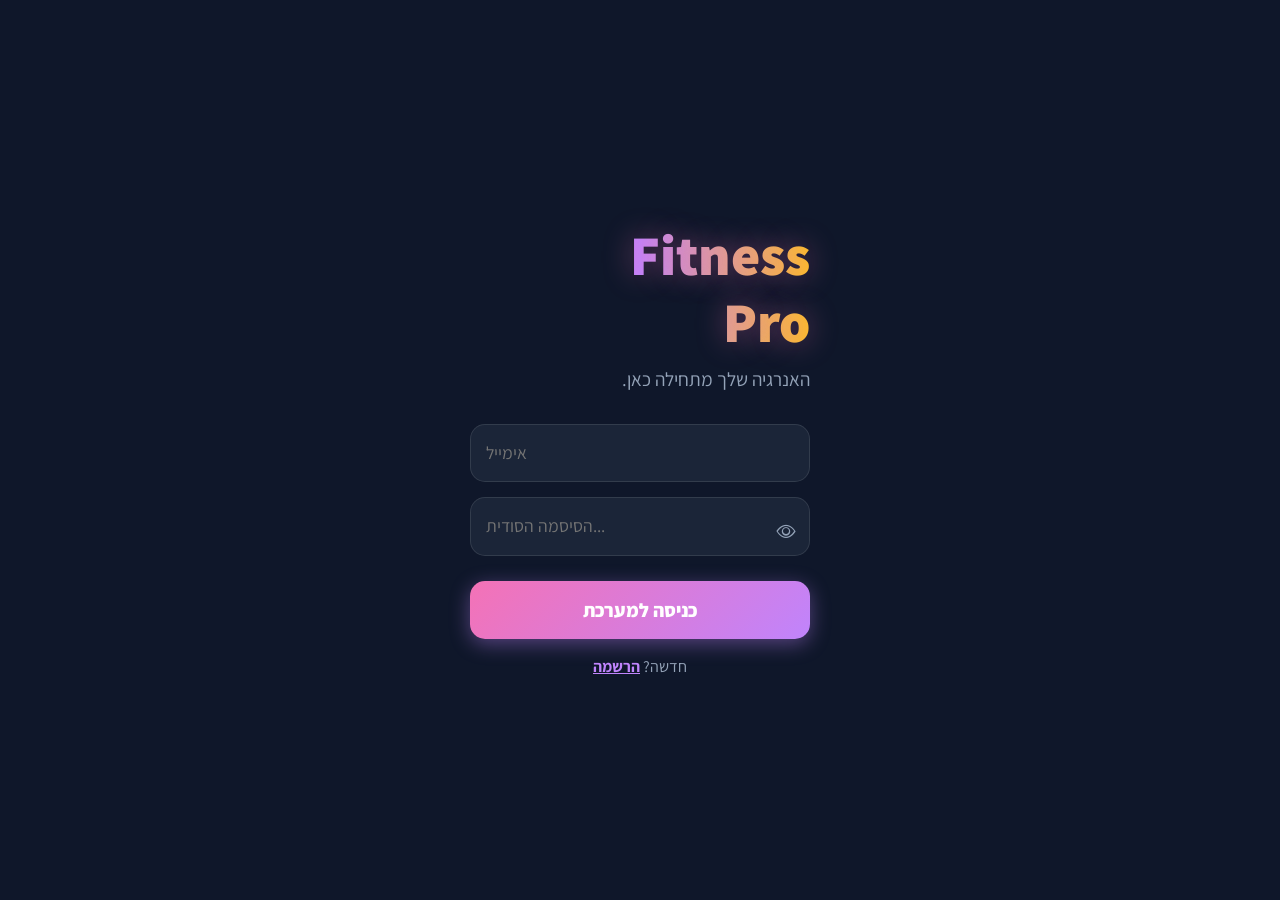
==== commit 61803446: "Update index.html" ====
--- a/wwwroot/index.html
+++ b/wwwroot/index.html
@@ -29,5 +29,58 @@
     <div class="fab" onclick="openAddModal()"><i class="bi bi-plus-lg"></i></div>
 
     <div class="modal-overlay" id="addModal">...</div>
+    <div class="modal-overlay" id="addModal">
+        <div class="modal-box">
+            <div class="d-flex justify-content-between align-items-center mb-3">
+                <h4 class="m-0 fw-bold text-white">הוספת ארוחה</h4>
+                <i class="bi bi-x-lg close-btn" onclick="closeModal('addModal')"></i>
+            </div>
+            
+            <div id="addError" class="error-msg"></div>
+
+            <label class="modal-label">קטגוריה</label>
+            <select id="mealType" class="input-glass" style="color: black;"> <option value="morning">🥐 בוקר</option>
+                <option value="noon">🍛 צהריים</option>
+                <option value="evening">🥗 ערב</option>
+                <option value="snack">🥨 נשנוש</option>
+            </select>
+            
+            <input type="text" id="foodName" class="input-glass" placeholder="מה אכלת?">
+            <input type="number" id="foodCal" class="input-glass" placeholder="קלוריות">
+            
+            <div class="d-flex gap-3 mb-3">
+                <label class="text-white" style="cursor:pointer">
+                    <input type="radio" name="timeT" value="now" checked onclick="toggleTime(false)"> עכשיו
+                </label>
+                <label class="text-white" style="cursor:pointer">
+                    <input type="radio" name="timeT" value="custom" onclick="toggleTime(true)"> שעה אחרת
+                </label>
+            </div>
+            <input type="time" id="customTime" class="input-glass hidden">
+
+            <button onclick="addMeal()" class="btn-glow" id="addMealBtn">שמירה</button>
+        </div>
+    </div>
+
+    <div class="modal-overlay" id="viewModal">
+        <div class="modal-box">
+            <div class="d-flex justify-content-between align-items-center mb-3">
+                <h4 class="m-0 fw-bold text-white" id="viewTitle"></h4>
+                <i class="bi bi-x-lg close-btn" onclick="closeModal('viewModal')"></i>
+            </div>
+            <div id="itemsList" style="max-height: 300px; overflow-y: auto;"></div>
+        </div>
+    </div>
+
+    <div class="modal-overlay" id="confirmModal">
+        <div class="modal-box text-center">
+            <i class="bi bi-trash3 text-danger" style="font-size: 3rem; margin-bottom: 15px; display:block;"></i>
+            <h4 class="text-white fw-bold mb-4">למחוק את הארוחה?</h4>
+            <div class="d-flex justify-content-between">
+                <button onclick="closeModal('confirmModal')" class="btn-cancel">ביטול</button>
+                <button onclick="performDelete()" class="btn-confirm">מחיקה</button>
+            </div>
+        </div>
+    </div>
     <script src="js/app.js"></script> </body>
 </html>
--- a/wwwroot/css/style.css
+++ b/wwwroot/css/style.css
@@ -0,0 +1,383 @@
+/* =========================================
+   1. הגדרות בסיס ומשתנים (Root Variables)
+   ========================================= */
+:root {
+    --bg-dark: #0f172a;
+    --glass-bg: rgba(30, 41, 59, 0.85);
+    --glass-border: rgba(255, 255, 255, 0.1);
+    --text-color: #f8fafc;
+    
+    /* פלטת הצבעים */
+    --color-1: #f472b6; /* ורוד */
+    --color-2: #c084fc; /* סגול */
+    --color-3: #fbbf24; /* זהב */
+    --color-success: #82ca9d;
+    --color-danger: #ef4444;
+}
+
+body {
+    font-family: 'Assistant', sans-serif;
+    background-color: var(--bg-dark);
+    color: var(--text-color);
+    margin: 0;
+    min-height: 100vh;
+    display: flex;
+    flex-direction: column;
+    overflow-x: hidden; /* למניעת גלילה רוחבית מיותרת */
+}
+
+/* =========================================
+   2. טיפוגרפיה ואפקטים (Typography & Effects)
+   ========================================= */
+.glow-text {
+    font-weight: 900;
+    background: linear-gradient(to right, var(--color-1), var(--color-2), var(--color-3));
+    -webkit-background-clip: text;
+    background-clip: text;
+    color: transparent;
+    text-shadow: 0 0 30px rgba(244, 114, 182, 0.4);
+    margin-bottom: 10px;
+}
+
+/* =========================================
+   3. רכיבי טפסים וכפתורים (Forms & Buttons)
+   ========================================= */
+.input-glass {
+    background: var(--glass-bg);
+    border: 1px solid var(--glass-border);
+    color: white;
+    border-radius: 15px;
+    padding: 15px;
+    font-size: 1.1rem;
+    width: 100%;
+    margin-bottom: 15px;
+    backdrop-filter: blur(10px);
+    transition: 0.3s;
+}
+
+.input-glass:focus {
+    outline: none;
+    border-color: var(--color-1);
+    box-shadow: 0 0 15px rgba(244, 114, 182, 0.3);
+}
+
+/* תיקון צבעים בתוך Select */
+select.input-glass option {
+    background-color: var(--bg-dark);
+    color: white;
+}
+
+.btn-glow {
+    background: linear-gradient(135deg, var(--color-1), var(--color-2));
+    color: white;
+    font-weight: 800;
+    padding: 15px;
+    border-radius: 15px;
+    border: none;
+    width: 100%;
+    font-size: 1.2rem;
+    box-shadow: 0 5px 20px rgba(192, 132, 252, 0.4);
+    margin-top: 10px;
+    cursor: pointer;
+    transition: 0.2s;
+}
+
+.btn-glow:hover {
+    transform: scale(1.02);
+    filter: brightness(1.1);
+}
+
+.btn-glow:disabled {
+    opacity: 0.6;
+    cursor: not-allowed;
+    transform: none;
+}
+
+/* שדה סיסמה עם אייקון עין */
+.password-wrapper {
+    position: relative;
+    width: 100%;
+}
+
+.password-wrapper input {
+    padding-right: 45px !important; /* מקום לאייקון בעברית */
+    padding-left: 15px !important;
+    direction: ltr; /* סיסמאות באנגלית */
+}
+
+.password-toggle {
+    position: absolute;
+    right: 15px;
+    top: 50%;
+    transform: translateY(-55%);
+    color: #94a3b8;
+    cursor: pointer;
+    z-index: 10;
+    font-size: 1.2rem;
+}
+
+/* קישורים */
+.link-btn {
+    color: var(--color-2);
+    cursor: pointer;
+    font-weight: 700;
+    text-decoration: underline;
+}
+
+/* =========================================
+   4. מסכי התחברות והרשמה (Auth Screens)
+   ========================================= */
+.auth-container {
+    flex: 1;
+    display: flex;
+    flex-direction: column;
+    justify-content: center;
+    padding: 30px;
+    max-width: 400px;
+    margin: 0 auto;
+    width: 100%;
+}
+
+/* =========================================
+   5. מבנה האפליקציה (App Layout)
+   ========================================= */
+.app-header {
+    padding: 15px 20px;
+    display: flex;
+    justify-content: space-between;
+    align-items: center;
+    background: rgba(15, 23, 42, 0.8);
+    backdrop-filter: blur(10px);
+    position: sticky;
+    top: 0;
+    z-index: 10;
+    border-bottom: 1px solid var(--glass-border);
+}
+
+.btn-logout {
+    background: rgba(255,255,255,0.1);
+    border: 1px solid rgba(255,255,255,0.2);
+    color: white;
+    border-radius: 50px;
+    padding: 5px 15px;
+    font-size: 0.9rem;
+    transition: 0.2s;
+}
+.btn-logout:hover { background: rgba(255,255,255,0.2); }
+
+/* כפתור צף (+) */
+.fab {
+    position: fixed;
+    bottom: 30px;
+    left: 30px;
+    width: 65px;
+    height: 65px;
+    border-radius: 50%;
+    background: linear-gradient(135deg, var(--color-1), var(--color-2));
+    color: white;
+    display: flex;
+    align-items: center;
+    justify-content: center;
+    font-size: 2rem;
+    box-shadow: 0 0 25px rgba(192, 132, 252, 0.5);
+    cursor: pointer;
+    z-index: 100;
+    transition: 0.3s;
+}
+.fab:hover { transform: scale(1.1) rotate(90deg); }
+
+/* =========================================
+   6. אזור ההתקדמות (Progress Section)
+   ========================================= */
+.progress-container {
+    display: flex;
+    flex-direction: column;
+    align-items: center;
+    justify-content: center;
+    padding: 40px 0;
+    position: relative;
+    overflow: hidden;
+}
+
+/* רקע זוהר מסתובב */
+.glow-bg {
+    position: absolute;
+    width: 220px;
+    height: 220px;
+    border-radius: 50%;
+    background: radial-gradient(circle, rgba(192, 132, 252, 0.2) 0%, rgba(15,23,42,0) 70%);
+    animation: pulse 4s infinite ease-in-out;
+    z-index: 0;
+}
+@keyframes pulse { 0% { transform: scale(1); opacity: 0.5; } 50% { transform: scale(1.1); opacity: 0.8; } 100% { transform: scale(1); opacity: 0.5; } }
+
+.cal-number {
+    font-size: 4.5rem;
+    font-weight: 900;
+    line-height: 1;
+    z-index: 1;
+    background: linear-gradient(to bottom, #ffffff, #e2e8f0);
+    -webkit-background-clip: text;
+    background-clip: text;
+    color: transparent;
+}
+
+/* טקסט היעד הלחיץ */
+.goal-text {
+    color: #94a3b8;
+    font-size: 0.9rem;
+    margin-top: 5px;
+    cursor: pointer;
+    z-index: 2;
+    transition: 0.2s;
+}
+.goal-text:hover { color: white; }
+.goal-text span {
+    color: var(--color-3);
+    font-weight: bold;
+    text-decoration: underline;
+}
+
+/* פס ההתקדמות */
+.progress-bar-container {
+    width: 80%;
+    max-width: 300px;
+    height: 10px;
+    background: rgba(255,255,255,0.1);
+    border-radius: 20px;
+    margin-top: 15px;
+    overflow: hidden;
+    position: relative;
+    z-index: 2;
+}
+
+.progress-bar-fill {
+    height: 100%;
+    width: 0%;
+    background: linear-gradient(90deg, var(--color-3), var(--color-1));
+    border-radius: 20px;
+    transition: width 0.5s ease-in-out, background 0.3s;
+    box-shadow: 0 0 10px rgba(244, 114, 182, 0.5);
+}
+
+/* =========================================
+   7. רשת הארוחות (Meals Grid)
+   ========================================= */
+.meals-grid {
+    display: grid;
+    grid-template-columns: 1fr 1fr;
+    gap: 15px;
+    padding: 0 20px 100px; /* רווח למטה בשביל ה-FAB */
+}
+
+.meal-card {
+    background: var(--glass-bg);
+    border: 1px solid var(--glass-border);
+    border-radius: 20px;
+    padding: 20px;
+    backdrop-filter: blur(10px);
+    display: flex;
+    flex-direction: column;
+    align-items: center;
+    text-align: center;
+    transition: 0.2s;
+    cursor: pointer;
+}
+.meal-card:active { transform: scale(0.95); background: rgba(255,255,255,0.1); }
+
+.card-icon { font-size: 2rem; margin-bottom: 10px; }
+.card-title { font-weight: 700; font-size: 1.1rem; margin-bottom: 5px; color: #e2e8f0; }
+.card-cal { font-size: 1.4rem; font-weight: 900; color: white; text-shadow: 0 0 10px rgba(255,255,255,0.3); }
+.card-sub { font-size: 0.85rem; color: #94a3b8; }
+
+/* צבעים לקטגוריות */
+.border-morning { border-top: 4px solid var(--color-3); }
+.border-noon { border-top: 4px solid var(--color-1); }
+.border-evening { border-top: 4px solid var(--color-2); }
+.border-snack { border-top: 4px solid var(--color-success); }
+
+/* =========================================
+   8. מודלים/חלונות קופצים (Modals)
+   ========================================= */
+.modal-overlay {
+    position: fixed;
+    top: 0;
+    left: 0;
+    width: 100%;
+    height: 100%;
+    background: rgba(0,0,0,0.8);
+    z-index: 200;
+    display: none; /* מוסתר כברירת מחדל */
+    align-items: center;
+    justify-content: center;
+    backdrop-filter: blur(8px);
+}
+
+.modal-box {
+    background: #1e293b;
+    width: 90%;
+    max-width: 400px;
+    padding: 25px;
+    border-radius: 24px;
+    box-shadow: 0 0 40px rgba(0,0,0,0.5);
+    border: 1px solid var(--glass-border);
+    animation: slideUp 0.3s ease;
+}
+@keyframes slideUp { from { transform: translateY(50px); opacity: 0; } to { transform: translateY(0); opacity: 1; } }
+
+.close-btn { float: left; font-size: 1.5rem; cursor: pointer; color: #94a3b8; }
+.modal-label { color: #e2e8f0; font-size: 0.95rem; margin-bottom: 5px; display: block; font-weight: 600; }
+
+.btn-confirm { background: var(--color-danger); color: white; border: none; padding: 10px 20px; border-radius: 12px; font-weight: bold; width: 45%; }
+.btn-cancel { background: rgba(255,255,255,0.1); color: white; border: none; padding: 10px 20px; border-radius: 12px; font-weight: bold; width: 45%; }
+
+/* רשימת פריטים בתוך המודל */
+.item-row {
+    display: flex;
+    justify-content: space-between;
+    align-items: center;
+    padding: 12px 0;
+    border-bottom: 1px solid rgba(255,255,255,0.1);
+    color: white;
+}
+
+/* =========================================
+   9. עזרים כלליים (Utilities)
+   ========================================= */
+.hidden { display: none !important; }
+
+.error-msg {
+    background: rgba(239, 68, 68, 0.2);
+    color: #fca5a5;
+    padding: 12px;
+    border-radius: 8px;
+    border: 1px solid var(--color-danger);
+    margin-bottom: 15px;
+    display: none;
+    font-size: 0.95rem;
+}
+
+.success-msg {
+    background: rgba(34, 197, 94, 0.2);
+    color: #86efac;
+    padding: 12px;
+    border-radius: 8px;
+    border: 1px solid var(--color-success);
+    margin-bottom: 15px;
+    display: none;
+    font-size: 0.95rem;
+}
+
+/* אנימציית טעינה */
+.loading-spinner {
+    border: 2px solid rgba(255,255,255,0.3);
+    border-top: 2px solid white;
+    border-radius: 50%;
+    width: 16px;
+    height: 16px;
+    animation: spin 0.8s linear infinite;
+    display: inline-block;
+    margin-left: 8px;
+    vertical-align: middle;
+}
+@keyframes spin { 0% { transform: rotate(0deg); } 100% { transform: rotate(360deg); } }
